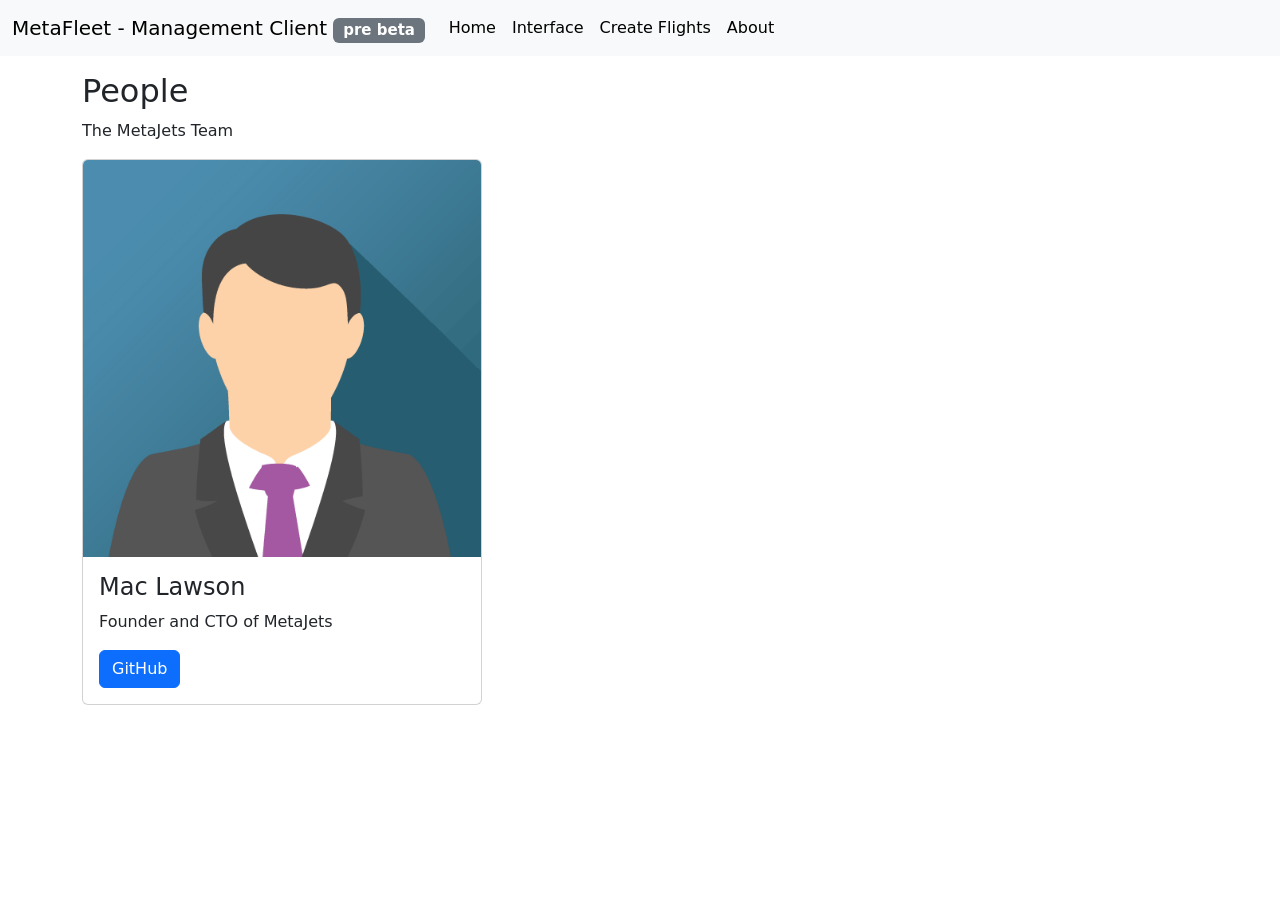
==== about/index.html @ 2f61890a "added about page" ====
<!DOCTYPE html>
<!--[if lt IE 7]>      <html class="no-js lt-ie9 lt-ie8 lt-ie7"> <![endif]-->
<!--[if IE 7]>         <html class="no-js lt-ie9 lt-ie8"> <![endif]-->
<!--[if IE 8]>         <html class="no-js lt-ie9"> <![endif]-->
<!--[if gt IE 8]>      <html class="no-js"> <!--<![endif]-->
<html>
    <head>
        <meta charset="utf-8">
        <meta http-equiv="X-UA-Compatible" content="IE=edge">
        <title>MetaJets - About</title>
        <meta name="description" content="">
        <meta name="viewport" content="width=device-width, initial-scale=1">
        <link rel="stylesheet" href="">
        <link href="https://cdn.jsdelivr.net/npm/bootstrap@5.2.0-beta1/dist/css/bootstrap.min.css" rel="stylesheet" integrity="sha384-0evHe/X+R7YkIZDRvuzKMRqM+OrBnVFBL6DOitfPri4tjfHxaWutUpFmBp4vmVor" crossorigin="anonymous">

    </head>
    <body>
        <!--[if lt IE 7]>
            <p class="browsehappy">You are using an <strong>outdated</strong> browser. Please <a href="#">upgrade your browser</a> to improve your experience.</p>
        <![endif]-->


                <!-- start of navbar -->
                <nav class="navbar navbar-expand-lg bg-light">
                    <div class="container-fluid">
                      <a class="navbar-brand" href="#"> MetaFleet - Management Client <span class="badge bg-secondary">pre beta</span></a>
                      <button class="navbar-toggler" type="button" data-bs-toggle="collapse" data-bs-target="#navbarSupportedContent" aria-controls="navbarSupportedContent" aria-expanded="false" aria-label="Toggle navigation">
                        <span class="navbar-toggler-icon"></span>
                      </button>
                      <div class="collapse navbar-collapse" id="navbarSupportedContent">
                        <ul class="navbar-nav me-auto mb-2 mb-lg-0">
                          <li class="nav-item">
                            <a class="nav-link active" aria-current="page" href="/">Home</a>
                          </li>
                          <li class="nav-item">
                            <a class="nav-link active" aria-current="page" href="/interface?command=dir">Interface</a>
                          </li>
                          <li class="nav-item">
                            <a class="nav-link active" aria-current="page" href="/create">Create Flights</a>
                          </li>
                          <li class="nav-item">
                            <a class="nav-link active" aria-current="page" href="#">About</a>
                          </li>
                        </ul>
        
                      </div>
                    </div>
                  </nav>
                  <!-- end of navbar -->
                  <div class="container mt-3">
                    <h2>People</h2>
                    <p>The MetaJets Team</p>
                    <div class="card" style="width:400px">
                      <img class="card-img-top" src="/about/avatar.png" alt="Card image" style="width:100%">
                      <div class="card-body">
                        <h4 class="card-title">Mac Lawson</h4>
                        <p class="card-text">Founder and CTO of MetaJets</p>
                        <a href="https://github.com/mac-lawson" class="btn btn-primary">GitHub</a>
                      </div>
                    </div>


        
        <script src="" async defer></script>
        <script src="https://cdn.jsdelivr.net/npm/@popperjs/core@2.11.5/dist/umd/popper.min.js" integrity="sha384-Xe+8cL9oJa6tN/veChSP7q+mnSPaj5Bcu9mPX5F5xIGE0DVittaqT5lorf0EI7Vk" crossorigin="anonymous"></script>
        <script src="https://cdn.jsdelivr.net/npm/bootstrap@5.2.0-beta1/dist/js/bootstrap.min.js" integrity="sha384-kjU+l4N0Yf4ZOJErLsIcvOU2qSb74wXpOhqTvwVx3OElZRweTnQ6d31fXEoRD1Jy" crossorigin="anonymous"></script>
    </body>
</html>
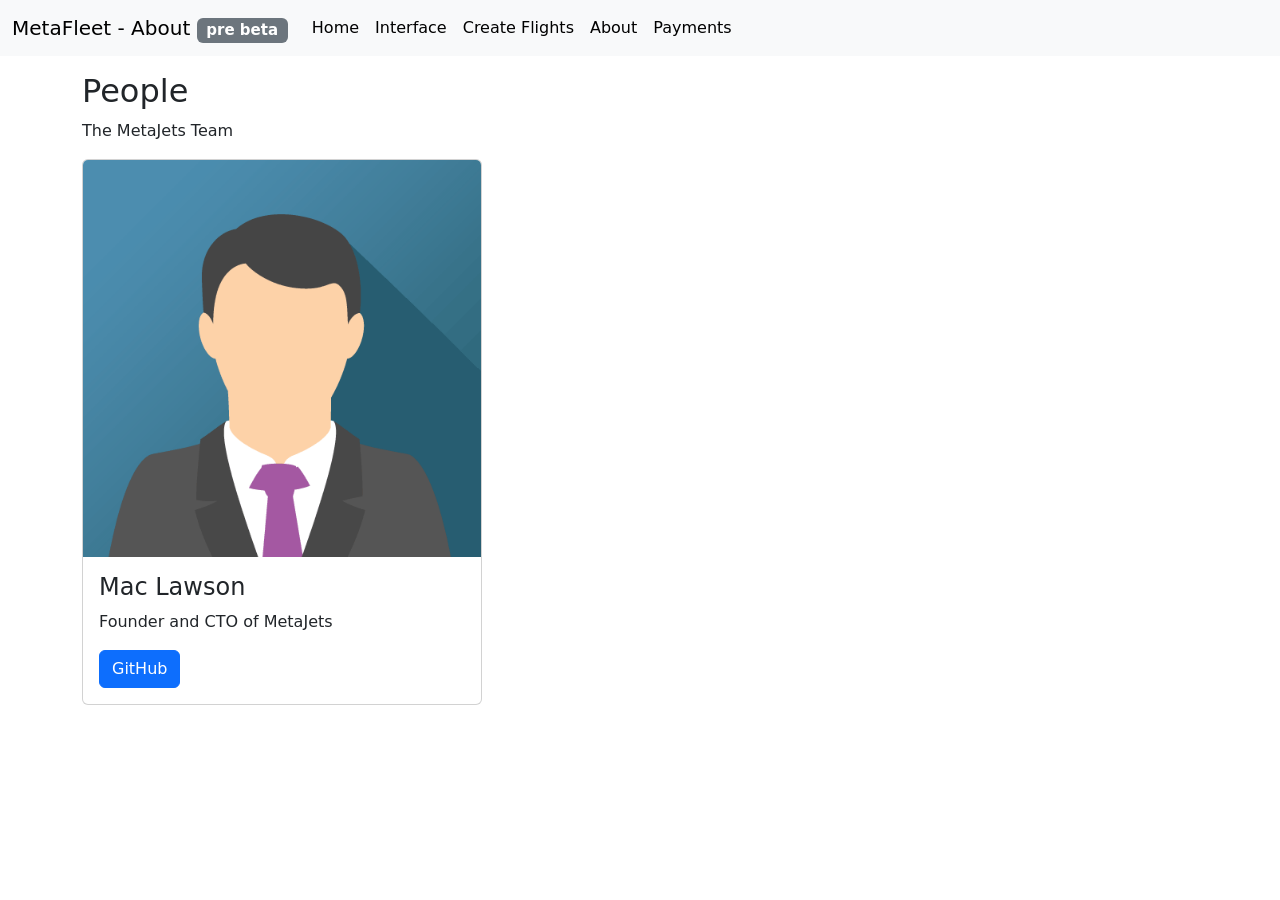
==== commit 158d6db7: "worked on navbar" ====
--- a/about/index.html
+++ b/about/index.html
@@ -23,7 +23,7 @@
                 <!-- start of navbar -->
                 <nav class="navbar navbar-expand-lg bg-light">
                     <div class="container-fluid">
-                      <a class="navbar-brand" href="#"> MetaFleet - Management Client <span class="badge bg-secondary">pre beta</span></a>
+                      <a class="navbar-brand" href="/"> MetaFleet - About <span class="badge bg-secondary">pre beta</span></a>
                       <button class="navbar-toggler" type="button" data-bs-toggle="collapse" data-bs-target="#navbarSupportedContent" aria-controls="navbarSupportedContent" aria-expanded="false" aria-label="Toggle navigation">
                         <span class="navbar-toggler-icon"></span>
                       </button>
@@ -40,6 +40,9 @@
                           </li>
                           <li class="nav-item">
                             <a class="nav-link active" aria-current="page" href="#">About</a>
+                          </li>
+                          <li class="nav-item">
+                            <a class="nav-link active" aria-current="page" href="/payment">Payments</a>
                           </li>
                         </ul>
         
